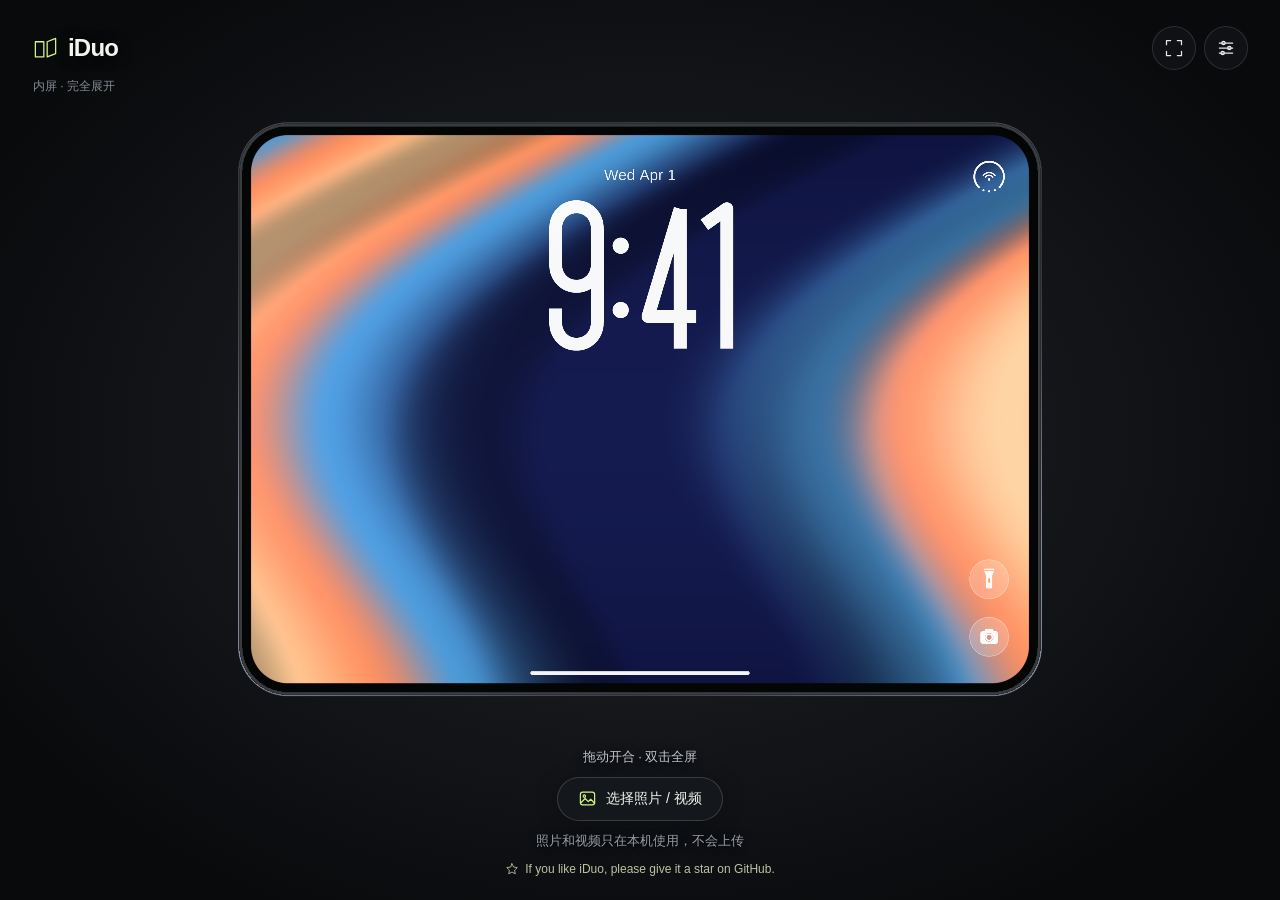
==== duo-fold.html @ 32217524 "Publish iDuo folding phone experience with responsive views" ====
<!doctype html>
<html lang="zh-CN">
<head>
<meta charset="utf-8">
<meta name="viewport" content="width=device-width, initial-scale=1, viewport-fit=cover">
<meta name="theme-color" content="#090a0c">
<meta name="description" content="选择照片或视频，拖动体验折叠手机。媒体只在本机使用，不会上传。">
<title>iDuo</title>
<link rel="icon" href="data:image/svg+xml,%3Csvg xmlns='http://www.w3.org/2000/svg' viewBox='0 0 32 32'%3E%3Cpath d='M5 7h9v20H5zM18 7l9-3v20l-9 3z' fill='none' stroke='%23d4f584' stroke-width='2'/%3E%3C/svg%3E">
<style>@charset "UTF-8";
:root{color-scheme:dark;--bg:#090a0c;--line:#ffffff20;--muted:#a3a7ae;--text:#f3f4f0;--accent:#d4f584;font-family:-apple-system,BlinkMacSystemFont,"Segoe UI","PingFang SC","Microsoft YaHei",sans-serif}
*{box-sizing:border-box}html,body{margin:0;width:100%;height:100%;overflow:hidden;background:var(--bg);color:var(--text)}button,input,select{font:inherit}button{color:inherit;cursor:pointer}button:disabled{opacity:.35;cursor:default}button,input,select,a{-webkit-tap-highlight-color:transparent;outline-offset:4px}:focus-visible{outline:2px solid var(--accent)}svg{width:22px;height:22px;fill:none;stroke:currentColor;stroke-width:1.5;stroke-linecap:round;stroke-linejoin:round}a{color:inherit}
.viewer{--stage-inline:0px;--stage-top:0px;--stage-bottom:0px;position:fixed;inset:0;width:100%;height:100%;height:100dvh;overflow:hidden;background:radial-gradient(ellipse at 50% 48%,#23262c 0,#14161a 45%,var(--bg) 82%);isolation:isolate}
#screen{position:absolute;top:var(--stage-top);left:var(--stage-inline);width:calc(100% - var(--stage-inline)*2);height:calc(100% - var(--stage-top) - var(--stage-bottom));cursor:ew-resize;touch-action:pinch-zoom}
.topbar{position:absolute;z-index:2;top:max(16px,env(safe-area-inset-top));left:max(22px,env(safe-area-inset-left));right:max(22px,env(safe-area-inset-right));display:flex;justify-content:space-between;align-items:center;pointer-events:none}
.wordmark{display:flex;align-items:center;gap:9px;font-size:24px;font-weight:550;letter-spacing:-.8px;text-shadow:0 1px 14px #000}.wordmark svg{color:var(--accent);width:27px;height:27px}.wordmark small{font-size:14px;font-weight:400;letter-spacing:-.3px;color:var(--muted)}
.top-actions{display:flex;gap:8px;pointer-events:auto}.icon-button{width:44px;height:44px;display:inline-flex;align-items:center;justify-content:center;flex-shrink:0;border:1px solid var(--line);border-radius:50%;background:#131519b8;backdrop-filter:blur(18px);font-size:26px;color:#e5e7eb}.icon-button svg{width:20px;height:20px}
.view-label{position:absolute;top:max(68px,calc(env(safe-area-inset-top) + 52px));left:max(23px,env(safe-area-inset-left));font-size:12px;color:#858b95;pointer-events:none}
.stage-bottom{position:absolute;z-index:2;bottom:max(14px,env(safe-area-inset-bottom));left:12px;right:12px;display:flex;align-items:center;flex-direction:column;gap:9px;pointer-events:none}
.gesture-hint{font-size:13px;color:#c0c5cd;margin:0;text-shadow:0 1px 9px #000}.choose-video{pointer-events:auto;display:flex;align-items:center;justify-content:center;gap:9px;min-height:44px;padding:0 19px;border:1px solid #ffffff29;border-radius:30px;background:#16191ddb;backdrop-filter:blur(20px);box-shadow:0 3px 22px #0004;font-size:14px;font-weight:500}.choose-video svg{width:19px;height:19px;color:var(--accent)}
.privacy{font-size:12px;line-height:1.4;color:#999fa9;margin:0;text-shadow:0 1px 9px #000}.rotate-hint{display:none;position:absolute;top:max(82px,calc(env(safe-area-inset-top) + 63px));left:0;right:0;text-align:center;color:#c0c5cf;font-size:13px;pointer-events:none;margin:0}
.status{position:absolute;z-index:6;left:50%;bottom:max(132px,calc(env(safe-area-inset-bottom) + 110px));transform:translateX(-50%);max-width:min(90vw,520px);width:max-content;margin:0;padding:11px 16px;border:1px solid var(--line);border-radius:12px;background:#20242cf2;color:var(--accent);font-size:14px;line-height:1.5;text-align:center;pointer-events:none}.status:empty{display:none}.status.error{color:#ffb6a8}
.drop-cover{display:none;position:absolute;inset:12px;z-index:8;border:1px dashed var(--accent);border-radius:18px;align-items:center;justify-content:center;background:#13180cf0;color:var(--accent);font-size:21px;text-align:center;pointer-events:none}.drag-over .drop-cover{display:flex}.canvas-error{position:absolute;inset:0;align-content:center;text-align:center;padding:35px;background:#111215}.canvas-error[hidden]{display:none}
.controls{position:fixed;left:auto;right:max(14px,env(safe-area-inset-right));top:max(14px,env(safe-area-inset-top));bottom:auto;margin:0;width:330px;max-width:calc(100vw - 28px);max-height:calc(100dvh - 28px);padding:22px;border:1px solid var(--line);border-radius:22px;background:#191b1ff5;color:var(--text);box-shadow:0 24px 100px #0009;overflow:auto;overscroll-behavior:contain;scrollbar-width:thin;backdrop-filter:blur(28px)}.controls::backdrop{background:#0004;backdrop-filter:blur(3px)}
.panel-heading{display:flex;align-items:center;justify-content:space-between;gap:10px;margin-bottom:16px}.panel-heading h1{font-size:18px;letter-spacing:.3px;margin:0;font-weight:550}.panel-heading h2{font-size:15px;margin:0;font-weight:500}.panel-heading .icon-button{background:transparent;border:0;width:36px;height:36px}.panel-heading output{font-size:25px;font-weight:350;font-variant-numeric:tabular-nums}.panel-heading output span{font-size:17px;color:var(--muted)}
.media-card{display:flex;align-items:center;gap:11px;min-width:0}.media-thumb{width:37px;height:42px;flex-shrink:0;border-radius:7px;background:linear-gradient(130deg,#77a9d1,#161b41 45%,#ecb984)}.media-info{min-width:0;flex:1;display:flex;gap:6px;flex-direction:column}.media-info strong{font-size:14px;font-weight:450;overflow:hidden;text-overflow:ellipsis;white-space:nowrap}.media-info span{font-size:12px;color:var(--muted)}.media-card .icon-button{border:0;background:none}
.media-controls{display:flex;gap:12px;margin-top:17px}.small-button{flex:1;border:1px solid var(--line);border-radius:8px;background:#ffffff05;font-size:14px;min-height:42px}.setting-row{display:flex;justify-content:space-between;align-items:center;gap:12px;font-size:14px;margin-top:18px;color:#c7cbd2}select{border:1px solid var(--line);background:#24272e;color:var(--text);border-radius:7px;padding:8px;font-size:14px;min-height:40px}
.divider{height:1px;background:var(--line);margin:22px 0}input[type=range]{--range:100%;display:block;width:100%;height:30px;margin:0;appearance:none;background:transparent;cursor:pointer;touch-action:none}input[type=range]::-webkit-slider-runnable-track{height:3px;background:linear-gradient(to right,var(--accent) var(--range),#35383f var(--range));border-radius:4px}input[type=range]::-webkit-slider-thumb{appearance:none;width:18px;height:18px;border-radius:50%;background:var(--accent);border:4px solid #191c16;margin-top:-7.5px;box-shadow:0 0 0 1px var(--accent)}input[type=range]::-moz-range-track{height:3px;background:#35383f}input[type=range]::-moz-range-progress{height:3px;background:var(--accent)}input[type=range]::-moz-range-thumb{width:14px;height:14px;border-radius:50%;background:var(--accent);border:3px solid #191c16}
.presets{display:grid;grid-template-columns:repeat(3,1fr);gap:7px;margin-top:8px}.presets button{min-height:40px;border:1px solid var(--line);background:transparent;border-radius:8px;color:#bcc2cb;font-size:14px}.presets button.active{color:var(--accent);border-color:#748443;background:#d4f58409}.animate-button{display:flex;align-items:center;justify-content:center;gap:8px;width:100%;min-height:44px;margin-top:14px;border:1px solid #48523c;border-radius:8px;background:#d4f5840a;font-size:14px}
.switch-row{position:relative;display:flex;align-items:center;justify-content:space-between;gap:10px;font-size:14px;cursor:pointer;min-height:32px}.switch-row input{position:absolute;right:0;opacity:0;width:42px;height:26px}.switch-track{width:38px;height:22px;border-radius:20px;background:#454954}.switch-track:after{content:"";display:block;width:16px;height:16px;border-radius:50%;background:#fff;margin:3px;transition:transform .2s}.switch-row input:checked+.switch-track{background:var(--accent)}.switch-row input:checked+.switch-track:after{transform:translateX(16px);background:#253017}.switch-row input:focus-visible+.switch-track{outline:2px solid var(--accent);outline-offset:4px}
.panel-note{font-size:12px;line-height:1.6;color:var(--muted);margin:22px 0 12px}.reference{display:inline-block;font-size:12px;text-decoration:none;color:#949ba6}
.immersive .wordmark,.immersive .view-label,.immersive .gesture-hint,.immersive .rotate-hint,.immersive .privacy{visibility:hidden}.immersive .top-actions{opacity:.65}.immersive .top-actions:hover,.immersive .top-actions:focus-within{opacity:1}
@media(orientation:portrait) and (max-width:1000px){.rotate-hint{display:block}.view-label{display:none}.wordmark small{display:none}.topbar{left:max(14px,env(safe-area-inset-left));right:max(14px,env(safe-area-inset-right))}}
@media(max-height:520px) and (orientation:landscape){.topbar{top:max(8px,env(safe-area-inset-top));left:max(14px,env(safe-area-inset-left));right:max(14px,env(safe-area-inset-right))}.wordmark small,.view-label{display:none}.wordmark{font-size:20px}.wordmark svg{width:23px;height:23px}.stage-bottom{bottom:max(7px,env(safe-area-inset-bottom));gap:3px}.gesture-hint,.privacy{font-size:12px}.choose-video{min-height:40px;padding:0 16px;font-size:13px}.controls{top:max(8px,env(safe-area-inset-top));max-height:calc(100dvh - 16px)}}
@media(max-height:520px) and (orientation:landscape){.stage-bottom{left:max(10px,env(safe-area-inset-left));right:auto;width:84px;gap:12px;bottom:max(15px,env(safe-area-inset-bottom));text-align:center}.gesture-hint,.privacy{line-height:1.65}.choose-video{width:44px;height:44px;padding:0}.choose-video span{position:absolute;width:1px;height:1px;overflow:hidden;clip-path:inset(50%);white-space:nowrap}}
.repo-link{display:flex;align-items:center;justify-content:center;gap:6px;font-size:12px;line-height:1.5;color:#b9c3a3;text-decoration:none;pointer-events:auto}.repo-link:hover{color:var(--accent)}.repo-link svg{width:14px;height:14px;flex-shrink:0}.repo-compact{display:none}.panel-repo{justify-content:flex-start;margin-top:18px}.immersive .stage-bottom>.repo-link{visibility:hidden}
@media(max-height:520px) and (orientation:landscape){.stage-bottom .repo-message{display:none}.stage-bottom .repo-compact{display:inline}.stage-bottom .repo-link{gap:4px}.stage-bottom .repo-link svg{display:none}}
@media(max-width:380px){.repo-message{max-width:280px;text-align:center}}
@media(prefers-reduced-motion:reduce){*,*:before,*:after{transition:none!important}}
/* Mouse/trackpad desktops get a framed stage. Touch devices retain the
   edge-to-edge mobile layout, even when a phone is rotated into landscape. */
@media(hover:hover) and (pointer:fine) and (min-width:760px){
  .viewer{--stage-inline:clamp(28px,5vw,100px);--stage-top:max(88px,12vh);--stage-bottom:max(150px,20vh)}
  .topbar{top:26px;left:32px;right:32px}.wordmark small{display:inline}.view-label{display:block;top:78px;left:33px}.rotate-hint{display:none}
  .stage-bottom{bottom:22px;left:12px;right:12px;width:auto;gap:10px}.gesture-hint,.privacy{font-size:13px;line-height:1.5}
  .choose-video{width:auto;height:auto;min-height:44px;padding:0 20px;font-size:14px}.choose-video span{position:static;width:auto;height:auto;clip-path:none;white-space:normal;overflow:visible}
  .stage-bottom .repo-message{display:inline}.stage-bottom .repo-compact{display:none}.stage-bottom .repo-link svg{display:block}
  .immersive .viewer{--stage-inline:0px;--stage-top:0px;--stage-bottom:0px}
}
</style>
<script>document.addEventListener('DOMContentLoaded', () => {
'use strict';

// Both displays sample a stationary image plane. The housing is a pair of
// rounded, extruded solids; UI is composited before the spatial frost pass.
window.FoldRenderer = class FoldRenderer {
  constructor(gl) {
    this.gl = gl;
    this.lastComposite = '';
    const vertex = `attribute vec2 aPosition; varying vec2 vUV;
      void main(){vUV=aPosition*.5+.5;gl_Position=vec4(aPosition,0.,1.);}`;
    const media = `
      uniform sampler2D uVideo;
      uniform float uUseVideo,uTime,uAspect,uContain;
      vec3 demo(vec2 p){
        float t=uTime*.13;
        float wave=p.x*.76+p.y*.33+.19*sin(p.y*3.7+t);
        float ribbon=sin(wave*7.4-t)*.5+.5;
        vec3 c=mix(vec3(.055,.075,.25),vec3(.29,.60,.84),smoothstep(.08,.64,ribbon));
        c=mix(c,vec3(1.,.49,.30),smoothstep(.59,.9,ribbon));
        c=mix(c,vec3(1.,.82,.60),pow(ribbon,10.)*.95);
        c*=.69+.31*smoothstep(0.,.5,.5+.5*sin(wave*19.+p.y*1.4-t));
        return c+vec3(.025,.03,.06)*sin(p.y*3.);
      }
      vec3 wallpaper(vec2 uv,float displayAspect){
        if(uUseVideo<.5)return demo(uv);
        vec2 p=uv-.5;float ratio=displayAspect/uAspect;
        if(uContain>.5){if(ratio>1.)p.x*=ratio;else p.y/=ratio;}
        else{if(ratio>1.)p.y/=ratio;else p.x*=ratio;}
        vec3 color=texture2D(uVideo,clamp(p+.5,0.,1.)).rgb;
        if(uContain>.5&&(abs(p.x)>.5||abs(p.y)>.5))color=vec3(.006);
        return color;
      }`;
    const scene = `precision highp float;
      ${media}
      uniform vec2 uResolution;
      uniform float uScale,uAngle,uEffect;
      uniform sampler2D uInner,uOuter,uHUDInner,uHUDOuter;
      const float W=250.;
      const float H=357.142857;
      const float T=8.;
      const float B=8.;
      const float R=31.;
      const float CAMERA=1600.;
      float box(vec2 p,vec2 b,float r){vec2 d=abs(p)-b+r;return min(max(d.x,d.y),0.)+length(max(d,0.))-r;}
      float shape(vec2 p,float inset,bool continuous){
        float radius=p.x>W*.5?R:1.2;
        float d=box(p-vec2(W*.5,0.),vec2(W*.5-inset,H*.5-inset),max(.1,radius-inset));
        // A continuous display has no vertical mask or bezel along its hinge.
        if(continuous&&p.x<W*.5)d=abs(p.y)-(H*.5-inset);
        return d;
      }
      vec3 clearContent(vec2 uv,bool outer){
        vec3 color=wallpaper(uv,outer?(W-2.*B)/(H-2.*B):(2.*W-2.*B)/(H-2.*B));
        vec4 hud;
        if(outer)hud=texture2D(uHUDOuter,uv);else hud=texture2D(uHUDInner,uv);
        return mix(color,hud.rgb,hud.a);
      }
      vec3 content(vec2 uv,bool outer,float blur){
        // Endpoints sample the original video and high-resolution vector HUD.
        // They never pass through the lower-resolution frosted image pyramid.
        if(blur<.00001)return clearContent(uv,outer);
        float naturalLod=log2(max(1.,1024./((H-2.*B)*uScale)));
        float lod=log2(max(1.,blur*1024.))-naturalLod;
        vec2 delta=vec2(blur*(outer?1.46:.70),blur)*.36;
        if(outer){
          vec3 c=texture2D(uOuter,uv,lod).rgb*.4;
          c+=(texture2D(uOuter,uv+vec2(delta.x,0.),lod).rgb+texture2D(uOuter,uv-vec2(delta.x,0.),lod).rgb)*.15;
          c+=(texture2D(uOuter,uv+vec2(0.,delta.y),lod).rgb+texture2D(uOuter,uv-vec2(0.,delta.y),lod).rgb)*.15;
          if(blur<.0015)c=mix(clearContent(uv,true),c,smoothstep(0.,.0015,blur));
          return c;
        }
        vec3 c=texture2D(uInner,uv,lod).rgb*.4;
        c+=(texture2D(uInner,uv+vec2(delta.x,0.),lod).rgb+texture2D(uInner,uv-vec2(delta.x,0.),lod).rgb)*.15;
        c+=(texture2D(uInner,uv+vec2(0.,delta.y),lod).rgb+texture2D(uInner,uv-vec2(0.,delta.y),lod).rgb)*.15;
        if(blur<.0015)c=mix(clearContent(uv,false),c,smoothstep(0.,.0015,blur));
        return c;
      }
      vec3 face(vec2 p,vec3 world,bool moving,bool outer,float sn){
        bool continuous=!outer;
        float edge=shape(p,0.,continuous);
        float rimLight=.43+.20*cos(p.y/H*5.+p.x/W*1.5);
        vec3 metal=vec3(.87,.92,1.)*rimLight;
        // Thin polished lip and graphite glass border, measured from the video.
        vec3 color=metal;
        if(edge< -.85)color=vec3(.10,.115,.13)+vec3(.13)*exp(-pow((edge+1.8)*1.1,2.));
        if(edge< -2.8)color=vec3(.015,.018,.021);
        float se=shape(p,B,continuous);
        float aa=.7/uScale;
        if(se<aa){
          vec2 projectedPoint=world.xy*CAMERA/(CAMERA-world.z);
          vec2 halfSize=outer?vec2(W*.5-B,H*.5-B):vec2(W-B,H*.5-B);
          vec2 origin=outer?vec2(W*.5,0.):vec2(0.);
          vec2 localImage=outer?vec2(p.x-W*.5,p.y):vec2(moving?-p.x:p.x,p.y);
          float opening=abs(sn);
          // The back surface has physical depth; suppress its tiny perspective
          // offset at closure so the settled cover fills the display exactly.
          float projection=uEffect*(outer?smoothstep(0.,.035,opening):1.);
          vec2 imagePoint=mix(localImage,projectedPoint-origin,projection);
          vec2 uv=imagePoint/(2.*halfSize)*vec2(1.,-1.)+.5;
          float angleBlur=pow(opening,.8)*smoothstep(0.,.04,opening);
          // Linear in distance from the hinge, in display space (not UV space).
          float blur=moving?uEffect*.045*angleBlur*clamp(p.x/W,0.,1.):0.;
          vec3 picture=content(clamp(uv,0.,1.),outer,blur);
          // Anchor the lateral mask to the glass. A stationary x cutoff pulls
          // away from the hinge as the thick cover rotates, creating a gap.
          vec2 maskPoint=vec2(localImage.x,imagePoint.y);
          float imageRadius=outer?(maskPoint.x<0.?1.:R-B):R-B;
          float projectionEdge=box(maskPoint,halfSize,imageRadius);
          // Frost diffuses picture light into the projected dark margin. Its
          // mask has the same spatial blur footprint as the image, rather than
          // cutting the already-blurred image off with a sharp black polygon.
          float diffusion=max(.65,blur*(H-2.*B)*2.6);
          float projectionMask=1.-smoothstep(-diffusion,diffusion,projectionEdge);
          picture*=projectionMask;
          float glass=blur/.045;
          picture=mix(picture,picture*.89+vec3(.055,.06,.065)*projectionMask,glass*.40);
          // Smooth, restrained edge shading remains inside the projected image.
          float sideShade=moving?.18*uEffect*angleBlur*pow(p.x/W,2.):0.;
          picture*=1.-sideShade;
          color=mix(color,picture,1.-smoothstep(-aa,aa,se));
          if(outer){
            // This is physical hardware, so the camera never enters the blur pass.
            vec2 lens=p-vec2(W-31.,H*.5-31.);
            float d=length(lens);
            vec3 lensColor=vec3(.008,.010,.014);
            lensColor+=vec3(.025,.033,.055)*exp(-pow((d-3.7)*.8,2.));
            lensColor+=vec3(.065,.078,.115)*exp(-dot(lens-vec2(-1.7,2.0),lens-vec2(-1.7,2.0))*.6);
            color=mix(color,lensColor,1.-smoothstep(8.5,9.1,d));
          }
        }
        return color;
      }
      vec3 side(vec3 p,vec3 n,bool moving){
        float depth=clamp(-p.z/T,0.,1.);
        float band=.14+.32*pow(.5+.5*cos(depth*6.283-1.2),3.);
        band+=.32*exp(-pow((depth-.10)*25.,2.));
        band+=.22*exp(-pow((depth-.90)*24.,2.));
        float reflect=.55+.45*abs(n.x*.8+n.y*.3);
        vec3 color=vec3(.86,.91,.96)*band*reflect;
        float antenna=1.-smoothstep(1.25,1.8,abs(abs(p.y)-H*.39));
        if(p.x>W-5.)color=mix(color,vec3(.39,.42,.44),antenna*.85);
        // A side-key inset on the stationary body's outside rail.
        if(!moving&&p.x>W-.2&&p.y>38.&&p.y<77.&&depth>.22&&depth<.78)color*=.48;
        return color;
      }
      void candidate(float t,vec3 n,vec3 o,vec3 d,inout float nearest,inout vec3 hitNormal){
        if(t<=.0001||t>=nearest)return;
        vec3 p=o+d*t;
        if(p.z< -T-.001||p.z>.001)return;
        if(p.x<-.001||p.x>W+.001||abs(p.y)>H*.5+.001)return;
        // Plane portions exclude rounded corners, which the cylinders handle.
        float rr=p.x>W*.5?R:1.2;
        if(abs(n.x)>.5&&abs(p.y)>H*.5-rr)return;
        if(abs(n.y)>.5&&(p.x<1.2||p.x>W-R))return;
        nearest=t;hitNormal=n;
      }
      vec4 trace(vec3 eye,vec3 ray,vec3 axis,vec3 normal,vec3 hinge,bool moving,float sn,out float distance){
        vec3 delta=eye-hinge;
        vec3 o=vec3(dot(delta,axis),delta.y,dot(delta,normal));
        vec3 d=vec3(dot(ray,axis),ray.y,dot(ray,normal));
        float nearest=10000.;vec3 hitNormal=vec3(0.);
        bool outer=moving&&d.z>0.;
        float coverage=1.;
        if(abs(d.z)>.00001){
          float z=d.z<0.?0.:-T;
          float t=(z-o.z)/d.z;
          vec3 p=o+d*t;
          float edge=shape(p.xy,0.,!outer);
          if(t>.0001&&p.x>=0.&&p.x<=W+.7/uScale&&edge<.7/uScale){
            nearest=t;hitNormal=vec3(0.,0.,d.z<0.?1.:-1.);
            coverage=1.-smoothstep(-.7/uScale,.7/uScale,edge);
          }
        }
        float faceDistance=nearest;
        if(abs(d.x)>.00001){
          candidate(-o.x/d.x,vec3(-1.,0.,0.),o,d,nearest,hitNormal);
          candidate((W-o.x)/d.x,vec3(1.,0.,0.),o,d,nearest,hitNormal);
        }
        if(abs(d.y)>.00001){
          candidate((H*.5-o.y)/d.y,vec3(0.,1.,0.),o,d,nearest,hitNormal);
          candidate((-H*.5-o.y)/d.y,vec3(0.,-1.,0.),o,d,nearest,hitNormal);
        }
        // Four extruded quarter-circles close the rail around its rounded corners.
        float qa=dot(d.xy,d.xy);
        for(int ix=0;ix<2;ix++)for(int iy=0;iy<2;iy++){
          float sx=ix==0?-1.:1.,sy=iy==0?-1.:1.;
          float r=ix==0?1.2:R;
          vec2 center=vec2(ix==0?r:W-r,sy*(H*.5-r));
          vec2 off=o.xy-center;
          float qb=dot(off,d.xy),qc=dot(off,off)-r*r;
          float discriminant=qb*qb-qa*qc;
          if(qa>.00001&&discriminant>=0.){
            float t=(-qb-sqrt(discriminant))/qa;
            vec3 p=o+d*t;
            vec2 q=p.xy-center;
            if(t>.0001&&t<nearest&&p.z>=-T&&p.z<=0.&&q.x*sx>=0.&&q.y*sy>=0.){
              nearest=t;hitNormal=vec3(q/r,0.);
            }
          }
        }
        distance=nearest;
        if(nearest>9999.)return vec4(0.);
        vec3 p=o+d*nearest;
        if(abs(hitNormal.z)>.5){
          return vec4(face(p.xy,eye+ray*nearest,moving,outer,sn),coverage);
        }
        return vec4(side(p,hitNormal,moving),1.);
      }
      void main(){
        float q=(180.-uAngle)*.01745329252;
        float c=cos(q),sn=sin(q);
        float center=W*.5*(1.-max(c,0.));
        vec2 pixel=(gl_FragCoord.xy-uResolution*.5)/uScale;pixel.y-=3.;
        vec3 eye=vec3(0.,0.,CAMERA),ray=vec3(pixel.x+center,pixel.y,-CAMERA);
        float fixedDistance,movingDistance;
        vec4 base=trace(eye,ray,vec3(1.,0.,0.),vec3(0.,0.,1.),vec3(0.),false,sn,fixedDistance);
        vec4 cover=trace(eye,ray,vec3(-c,0.,sn),vec3(sn,0.,c),vec3(0.,0.,.45*(1.-c)),true,sn,movingDistance);
        vec4 front=movingDistance<fixedDistance?cover:base;
        vec4 back=movingDistance<fixedDistance?base:cover;
        float alpha=front.a+back.a*(1.-front.a);
        vec3 color=(front.rgb*front.a+back.rgb*back.a*(1.-front.a))/max(alpha,.0001);
        gl_FragColor=vec4(color,alpha);
      }`;
    const compose = `precision highp float; varying vec2 vUV;
      ${media}
      uniform sampler2D uHUD;
      uniform float uDisplayAspect;
      void main(){
        vec3 color=wallpaper(vUV,uDisplayAspect);
        vec4 hud=texture2D(uHUD,vUV);
        gl_FragColor=vec4(mix(color,hud.rgb,hud.a),1.);
      }`;
    this.main = this.program(vertex,scene,['Resolution','Scale','Angle','Effect','Inner','Outer','Video','HUDInner','HUDOuter','UseVideo','Time','Aspect','Contain']);
    this.compose = this.program(vertex,compose,['Video','HUD','UseVideo','Time','Aspect','DisplayAspect','Contain']);
    this.buffer=gl.createBuffer();gl.bindBuffer(gl.ARRAY_BUFFER,this.buffer);
    gl.bufferData(gl.ARRAY_BUFFER,new Float32Array([-1,-1,1,-1,-1,1,-1,1,1,-1,1,1]),gl.STATIC_DRAW);
    this.video=this.makeTexture(0,1,1,false);
    this.inner=this.makeTexture(1,1024,1024,true);
    this.outer=this.makeTexture(2,512,1024,true);
    this.hudInner=this.makeTexture(3,2048,1450,false,this.hud(false));
    this.hudOuter=this.makeTexture(4,1024,1450,false,this.hud(true));
    this.framebuffer=gl.createFramebuffer();
  }
  program(vertex,fragment,names){
    const gl=this.gl,p=gl.createProgram();
    for(const [type,source] of [[gl.VERTEX_SHADER,vertex],[gl.FRAGMENT_SHADER,fragment]]){
      const shader=gl.createShader(type);gl.shaderSource(shader,source);gl.compileShader(shader);
      if(!gl.getShaderParameter(shader,gl.COMPILE_STATUS))throw Error(gl.getShaderInfoLog(shader));
      gl.attachShader(p,shader);gl.deleteShader(shader);
    }
    gl.bindAttribLocation(p,0,'aPosition');gl.linkProgram(p);
    if(!gl.getProgramParameter(p,gl.LINK_STATUS))throw Error(gl.getProgramInfoLog(p));
    return {program:p,uniforms:Object.fromEntries(names.map(n=>[n,gl.getUniformLocation(p,'u'+n)]))};
  }
  makeTexture(unit,w,h,mip,source){
    const gl=this.gl,texture=gl.createTexture();gl.activeTexture(gl.TEXTURE0+unit);gl.bindTexture(gl.TEXTURE_2D,texture);
    gl.texParameteri(gl.TEXTURE_2D,gl.TEXTURE_WRAP_S,gl.CLAMP_TO_EDGE);gl.texParameteri(gl.TEXTURE_2D,gl.TEXTURE_WRAP_T,gl.CLAMP_TO_EDGE);
    gl.texParameteri(gl.TEXTURE_2D,gl.TEXTURE_MAG_FILTER,gl.LINEAR);gl.texParameteri(gl.TEXTURE_2D,gl.TEXTURE_MIN_FILTER,mip?gl.LINEAR_MIPMAP_LINEAR:gl.LINEAR);
    if(source)gl.texImage2D(gl.TEXTURE_2D,0,gl.RGBA,gl.RGBA,gl.UNSIGNED_BYTE,source);
    else gl.texImage2D(gl.TEXTURE_2D,0,gl.RGBA,w,h,0,gl.RGBA,gl.UNSIGNED_BYTE,null);
    if(mip)gl.generateMipmap(gl.TEXTURE_2D);
    return {texture,unit,w,h};
  }
  hud(outer){
    const c=document.createElement('canvas');c.width=outer?1024:2048;c.height=1450;
    const ctx=c.getContext('2d'),h=341.142857,w=outer?234:484;
    ctx.scale(c.width/w,c.height/h);ctx.strokeStyle='#fff';ctx.fillStyle='#fff';ctx.lineCap='round';ctx.lineJoin='round';
    const textX=outer?w*.44:w*.5;
    ctx.textAlign='center';ctx.font='500 9.5px -apple-system, BlinkMacSystemFont, "Segoe UI", Arial, sans-serif';
    ctx.globalAlpha=.90;ctx.fillText('Wed Apr 1',textX,h*.083);
    // Dedicated condensed clock outlines: consistent on Windows and iOS,
    // without squeezing a platform UI font or rescaling rasterized letters.
    ctx.save();ctx.translate(textX-57,h*.12);ctx.globalAlpha=.97;
    ctx.lineWidth=8.1;ctx.lineCap='butt';ctx.lineJoin='round';
    ctx.stroke(new Path2D('M 4.5 67 L 4.5 75 C 4.5 94 30.5 94 30.5 75 L 30.5 18 C 30.5 -1 4.5 -1 4.5 18 L 4.5 39 C 4.5 58 30.5 58 30.5 39'));
    ctx.stroke(new Path2D('M 82 5 L 62 72 L 92 72 M 82 5 L 82 92 M 97 15 L 111 5 L 111 92'));
    for(const y of [28,68]){ctx.beginPath();ctx.arc(45,y,5.1,0,Math.PI*2);ctx.fill();}
    ctx.restore();
    const x=w-h*.073;
    {
      const y=h*(outer?.162:.076),r=h*.027;
      ctx.globalAlpha=.96;ctx.lineWidth=1.25;ctx.beginPath();ctx.arc(x,y,r,Math.PI*.78,Math.PI*2.22);ctx.stroke();
      for(let i=0;i<5;i++){const a=Math.PI*.25+i*Math.PI*.125;ctx.beginPath();ctx.arc(x+Math.cos(a)*r,y+Math.sin(a)*r,.70,0,Math.PI*2);ctx.fill();}
      for(const radius of [4.5,2.8]){ctx.lineWidth=.9;ctx.beginPath();ctx.arc(x,y+2,radius,Math.PI*1.20,Math.PI*1.80);ctx.stroke();}
      ctx.beginPath();ctx.arc(x,y+1.8,.8,0,Math.PI*2);ctx.fill();
    }
    const roundRect=(x,y,w,h,r)=>{ctx.beginPath();ctx.roundRect(x,y,w,h,r);};
    for(const [kind,y] of [['flash',h*.81],['camera',h*.915]]){
      const r=h*.0355;ctx.globalAlpha=.19;ctx.beginPath();ctx.arc(x,y,r,0,Math.PI*2);ctx.fill();
      ctx.globalAlpha=.36;ctx.lineWidth=.55;ctx.stroke();ctx.globalAlpha=.97;
      if(kind==='flash'){
        roundRect(x-2.0,y-2.8,4,8.5,1);ctx.fill();
        ctx.beginPath();ctx.moveTo(x-3.1,y-5);ctx.lineTo(x+3.1,y-5);ctx.lineTo(x+2,y-2.5);ctx.lineTo(x-2,y-2.5);ctx.closePath();ctx.fill();
        roundRect(x-3.2,y-6.6,6.4,1,0.4);ctx.fill();
        ctx.globalCompositeOperation='destination-out';roundRect(x-.55,y-.6,1.1,2.8,.5);ctx.fill();ctx.globalCompositeOperation='source-over';
      }else{
        roundRect(x-5.5,y-3.6,11,8,1.6);ctx.fill();roundRect(x-2.8,y-5.0,5.5,2,1);ctx.fill();
        ctx.globalCompositeOperation='destination-out';ctx.beginPath();ctx.arc(x,y+.3,2.7,0,Math.PI*2);ctx.fill();ctx.globalCompositeOperation='source-over';
        ctx.lineWidth=1;ctx.beginPath();ctx.arc(x,y+.3,2,0,Math.PI*2);ctx.stroke();
        ctx.beginPath();ctx.arc(x+3.6,y-1.9,.55,0,Math.PI*2);ctx.fill();
      }
    }
    ctx.globalAlpha=.95;const bar=outer?h*.25:h*.40;
    roundRect(w*.5-bar*.5,h*.981-1.1,bar,2.2,1.1);ctx.fill();
    return c;
  }
  use(p){const gl=this.gl;gl.useProgram(p.program);gl.bindBuffer(gl.ARRAY_BUFFER,this.buffer);gl.enableVertexAttribArray(0);gl.vertexAttribPointer(0,2,gl.FLOAT,false,0,0);}
  render(s){
    const gl=this.gl;
    if(s.ready&&s.textureDirty){gl.activeTexture(gl.TEXTURE0);gl.bindTexture(gl.TEXTURE_2D,this.video.texture);gl.texImage2D(gl.TEXTURE_2D,0,gl.RGBA,gl.RGBA,gl.UNSIGNED_BYTE,s.media);}
    const key=`${s.ready}/${s.fit}/${s.mediaWidth}/${s.mediaHeight}/${s.ready?0:s.demoTime}`;
    if(s.textureDirty||key!==this.lastComposite){
      this.use(this.compose);const u=this.compose.uniforms;
      gl.uniform1i(u.Video,0);gl.uniform1f(u.UseVideo,s.ready?1:0);gl.uniform1f(u.Time,s.demoTime);
      gl.uniform1f(u.Aspect,s.ready?s.mediaWidth/s.mediaHeight:1.4);gl.uniform1f(u.Contain,s.fit==='contain'?1:0);
      gl.bindFramebuffer(gl.FRAMEBUFFER,this.framebuffer);
      for(const [target,hud,aspect] of [[this.inner,this.hudInner,484/341.142857],[this.outer,this.hudOuter,234/341.142857]]){
        gl.framebufferTexture2D(gl.FRAMEBUFFER,gl.COLOR_ATTACHMENT0,gl.TEXTURE_2D,target.texture,0);
        if(gl.checkFramebufferStatus(gl.FRAMEBUFFER)!==gl.FRAMEBUFFER_COMPLETE)throw Error('Display buffer unavailable');
        gl.viewport(0,0,target.w,target.h);gl.uniform1i(u.HUD,hud.unit);gl.uniform1f(u.DisplayAspect,aspect);gl.drawArrays(gl.TRIANGLES,0,6);
        gl.activeTexture(gl.TEXTURE0+target.unit);gl.bindTexture(gl.TEXTURE_2D,target.texture);gl.generateMipmap(gl.TEXTURE_2D);
      }
      gl.bindFramebuffer(gl.FRAMEBUFFER,null);this.lastComposite=key;
    }
    this.use(this.main);const u=this.main.uniforms;gl.viewport(0,0,s.width,s.height);
    gl.uniform2f(u.Resolution,s.width,s.height);gl.uniform1f(u.Scale,s.scale);gl.uniform1f(u.Angle,s.angle);gl.uniform1f(u.Effect,s.effect?1:0);
    gl.uniform1i(u.Inner,1);gl.uniform1i(u.Outer,2);gl.uniform1i(u.Video,0);
    gl.uniform1i(u.HUDInner,3);gl.uniform1i(u.HUDOuter,4);
    gl.uniform1f(u.UseVideo,s.ready?1:0);gl.uniform1f(u.Time,s.demoTime);
    gl.uniform1f(u.Aspect,s.ready?s.mediaWidth/s.mediaHeight:1.4);
    gl.uniform1f(u.Contain,s.fit==='contain'?1:0);gl.drawArrays(gl.TRIANGLES,0,6);
  }
};

'use strict';

(() => {
  const $ = (id) => document.getElementById(id);
  const canvas = $('screen');
  const gl = canvas.getContext('webgl', { alpha: true, antialias: false, premultipliedAlpha: false, powerPreference: 'low-power' });
  const video = document.createElement('video');
  video.muted = true;
  video.loop = true;
  video.playsInline = true;
  video.preload = 'auto';
  video.setAttribute('playsinline', '');
  video.setAttribute('webkit-playsinline', '');
  const reducedMotion = window.matchMedia('(prefers-reduced-motion: reduce)').matches;
  const state = { angle: 180, effect: true, playing: !reducedMotion, fit: 'cover', source: 'demo', animation: null, demoTime: 0, lastTime: 0, objectURL: null, mediaGeneration: 0, frame: 0, dirty: true, textureDirty: true, videoFramePending: false, width: 0, height: 0 };
  let renderer, pointer = null, destroyed = false, photo = null, lastTap = null;
  let fallbackFullscreen = false, fullscreenBusy = false;
  const settings = $('settings');
  const clamp = (x, min, max) => Math.max(min, Math.min(max, x));
  function status(text = '', isError = false) {
    $('status').textContent = text;
    $('status').classList.toggle('error', isError);
  }
  function initializeRenderer() { renderer = new window.FoldRenderer(gl); state.textureDirty = true; }
  function render() {
    if (!gl || destroyed) return;
    const bounds = canvas.getBoundingClientRect();
    if (!bounds.width || !bounds.height) return;
    // Keep native detail on Retina displays without an unbounded drawing buffer.
    const dpr = Math.min(window.devicePixelRatio || 1, 3, Math.sqrt(4000000/(bounds.width*bounds.height)));
    const width = Math.round(bounds.width*dpr), height = Math.round(bounds.height*dpr);
    if (canvas.width !== width || canvas.height !== height) { canvas.width=width; canvas.height=height; }
    state.width=width; state.height=height;
    const isVideo=state.source==='video';
    const ready=(isVideo&&video.readyState>=2)||(state.source==='image'&&!!photo);
    const media=isVideo?video:photo;
    const mediaWidth=ready?(isVideo?video.videoWidth:(media.naturalWidth||media.width)):0;
    const mediaHeight=ready?(isVideo?video.videoHeight:(media.naturalHeight||media.height)):0;
    const textureDirty=state.textureDirty || (isVideo && ready && !('requestVideoFrameCallback' in video) && !video.paused);
    // Fit the actual projected silhouette, including its depth. This gives
    // portrait and landscape devices the largest view without clipping corners.
    const q=(180-state.angle)*Math.PI/180,c=Math.cos(q),sn=Math.sin(q);
    const center=125*(1-Math.max(c,0));
    let extentX=0,extentY=0;
    for(const moving of [false,true])for(const x of [0,250])for(const z of [0,-8]){
      const wx=moving?-c*x+sn*z:x;
      const wz=moving?sn*x+c*z+.45*(1-c):z;
      const perspective=1600/(1600-wz);
      extentX=Math.max(extentX,Math.abs(wx*perspective-center));
      extentY=Math.max(extentY,178.572*perspective);
    }
    const scale=Math.max(.05,Math.min((bounds.width-24)/(2*extentX),(bounds.height-28)/(2*extentY+6)))*dpr;
    renderer.render({ width,height,scale,
      angle:state.angle,effect:state.effect,demoTime:state.demoTime,fit:state.fit,media,mediaWidth,mediaHeight,ready,textureDirty });
    state.textureDirty=false; state.dirty=false;
  }
  function requestFrame() {
    if(!state.frame && !destroyed && !document.hidden) state.frame=requestAnimationFrame(tick);
  }
  function tick(now) {
    state.frame=0;
    const dt=Math.min((now-(state.lastTime || now))/1000,0.05);
    state.lastTime=now;
    if(state.playing && state.source==='demo') state.demoTime+=dt;
    if(state.animation) {
      const a=state.animation;
      a.elapsed+=dt*Number($('speed').value);
      if(a.kind==='preset') {
        const p=clamp(a.elapsed/0.75,0,1), e=p*p*(3-2*p);
        setAngle(a.from+(a.to-a.from)*e,false);
        if(p===1) stopAnimation();
      } else {
        // Open -> fold -> brief hold -> unfold -> settle. Reversible at any frame.
        const t=a.elapsed;
        let angle;
        if(t<0.55) angle=180;
        else if(t<2.9) {const p=(t-0.55)/2.35;angle=180*(1-p*p*(3-2*p));}
        else if(t<3.55) angle=0;
        else if(t<6.25) {const p=(t-3.55)/2.7;angle=180*p*p*(3-2*p);}
        else {angle=180; stopAnimation();}
        setAngle(angle,false);
      }
    }
    if(state.dirty || state.playing || state.animation) render();
    if(state.animation || (state.playing && state.source==='demo') || (state.source==='video' && !video.paused && !('requestVideoFrameCallback' in video))) requestFrame();
  }
  function invalidate(){state.dirty=true;requestFrame();}
  function setAngle(angle, cancel = true) {
    if(cancel) stopAnimation();
    state.angle=clamp(angle,0,180);
    $('angle').value=String(state.angle);
    $('angle').style.setProperty('--range',`${state.angle/1.8}%`);
    $('angleValue').innerHTML=`${Math.round(state.angle)}<span>°</span>`;
    $('angle').setAttribute('aria-valuetext',`${Math.round(state.angle)} 度`);
    $('viewLabel').textContent=state.angle>179?'内屏 · 完全展开':state.angle<1?'外屏 · 完全闭合':state.angle>90?'内屏 · 折叠中':'外屏 · 折叠中';
    document.querySelectorAll('[data-angle]').forEach(b=>b.classList.toggle('active',Math.abs(Number(b.dataset.angle)-state.angle)<0.5));
    invalidate();
  }
  function stopAnimation(){state.animation=null; $('animateText').textContent='播放开合动画'; $('animateFold').setAttribute('aria-pressed','false');}
  function animatePreset(to) {
    stopAnimation();
    if(reducedMotion){setAngle(to);return;}
    state.animation={kind:'preset',from:state.angle,to,elapsed:0};state.lastTime=0;requestFrame();
  }
  function playFold() {
    if(state.animation?.kind==='cycle'){stopAnimation();return;}
    setAngle(180);
    state.animation={kind:'cycle',elapsed:0};state.lastTime=0;
    $('animateText').textContent='停止动画'; $('animateFold').setAttribute('aria-pressed','true'); requestFrame();
  }
  function updatePlayback(){
    $('playVideo').innerHTML=state.playing?'Ⅱ <span>暂停</span>':'▷ <span>播放</span>';
    $('playVideo').setAttribute('aria-label',state.playing?'暂停画面':'播放画面');
    $('playVideo').disabled=state.source==='image'||state.source==='loading';
    if(state.source==='image'){$('playVideo').textContent='静态照片';$('playVideo').setAttribute('aria-label','静态照片');}
    $('muteVideo').disabled=state.source!=='video';
    $('muteVideo').innerHTML=video.muted?'♪ <span>已静音</span>':'♪ <span>有声音</span>';
    $('muteVideo').setAttribute('aria-label',video.muted?'开启视频声音':'关闭视频声音');
  }
  function resetMedia(){
    state.mediaGeneration++;video.onloadeddata=null;video.onerror=null;video.pause();video.removeAttribute('src');video.load();photo=null;
    if(state.objectURL) URL.revokeObjectURL(state.objectURL);
    state.objectURL=null;state.source='demo';state.playing=!reducedMotion;video.muted=true;
    $('mediaName').textContent='流光 · 内置演示';$('mediaInfo').textContent='动态色彩 / 循环播放';
    $('mediaThumb').style.backgroundImage='';status();updatePlayback();invalidate();
  }
  function loadMedia(file){
    if(!file) return;
    const isImage=file.type.startsWith('image/')||/\.(jpe?g|png|webp|avif|gif|heic|heif|bmp)$/i.test(file.name);
    if(!isImage&&!file.type.startsWith('video/')&&!/\.(mp4|mov|m4v|webm|ogv)$/i.test(file.name)){status('请选择照片或视频，例如 JPG、PNG、MP4 或 MOV。',true);return;}
    state.mediaGeneration++;const generation=state.mediaGeneration;
    video.onloadeddata=null;video.onerror=null;video.pause();video.removeAttribute('src');video.load();photo=null;
    const oldURL=state.objectURL;
    state.objectURL=URL.createObjectURL(file);state.source='loading';state.playing=false;video.muted=true;
    $('mediaName').textContent=file.name; $('mediaName').title=file.name;
    $('mediaInfo').textContent='正在读取…';status('正在本机读取，不会上传…');
    if(oldURL)URL.revokeObjectURL(oldURL);
    if(isImage){
      const image=new Image();image.decoding='async';
      image.onload=()=>{
        if(generation!==state.mediaGeneration)return;
        const limit=Math.min(gl?gl.getParameter(gl.MAX_TEXTURE_SIZE):4096,8192);
        const ratio=Math.min(1,limit/Math.max(image.naturalWidth,image.naturalHeight));
        photo=image;
        if(ratio<1){const resized=document.createElement('canvas');resized.width=Math.round(image.naturalWidth*ratio);resized.height=Math.round(image.naturalHeight*ratio);resized.getContext('2d').drawImage(image,0,0,resized.width,resized.height);photo=resized;}
        state.source='image';state.playing=false;state.textureDirty=true;
        $('mediaInfo').textContent=`${image.naturalWidth} × ${image.naturalHeight} / 照片`;
        status();updatePlayback();invalidate();
      };
      image.onerror=()=>{
        if(generation!==state.mediaGeneration)return;
        resetMedia();status('浏览器无法读取这张照片，请尝试 JPG、PNG 或 WebP。',true);
      };
      image.src=state.objectURL;updatePlayback();invalidate();return;
    }
    video.onloadeddata=async()=>{
      if(generation!==state.mediaGeneration) return;
      state.source='video';state.textureDirty=true;
      const seconds=Number.isFinite(video.duration)?Math.round(video.duration):0;
      $('mediaInfo').textContent=`${video.videoWidth} × ${video.videoHeight} / ${Math.floor(seconds/60)}:${String(seconds%60).padStart(2,'0')}`;
      status();
      try {await video.play();if(generation!==state.mediaGeneration)return;state.playing=true;}
      catch {if(generation!==state.mediaGeneration)return;state.playing=false;status('视频已就绪，点击播放开始。');}
      updatePlayback();invalidate();
    };
    video.onerror=()=>{
      if(generation!==state.mediaGeneration) return;
      state.source='demo';state.playing=!reducedMotion;
      $('mediaName').textContent='流光 · 内置演示';$('mediaInfo').textContent='所选视频无法解码';
      status('浏览器无法播放此视频。请尝试 H.264 编码的 MP4，或在 Safari 中打开 HEVC 视频。',true);
      if(state.objectURL){URL.revokeObjectURL(state.objectURL);state.objectURL=null;}
      updatePlayback();invalidate();
    };
    video.src=state.objectURL; video.load();
    updatePlayback();invalidate();
  }
  function watchVideoFrames(){
    if(!('requestVideoFrameCallback' in video)||state.videoFramePending||destroyed)return;
    state.videoFramePending=true;
    video.requestVideoFrameCallback(()=>{state.videoFramePending=false;state.textureDirty=true;invalidate();if(!destroyed)watchVideoFrames();});
  }

  $('chooseVideo').addEventListener('click',()=>$('fileInput').click());
  $('fileInput').addEventListener('change',e=>{loadMedia(e.target.files?.[0]);e.target.value='';});
  $('resetMedia').addEventListener('click',resetMedia);
  $('playVideo').addEventListener('click',async()=>{
    if(state.source==='loading'||state.source==='image')return;
    if(state.source==='video'){
      if(video.paused){try{await video.play();state.playing=true;status();}catch{status('视频未能播放，请重新选择其他视频。',true);}}
      else{video.pause();state.playing=false;}
    }else state.playing=!state.playing;
    state.lastTime=0;updatePlayback();invalidate();
  });
  $('muteVideo').addEventListener('click',()=>{video.muted=!video.muted;updatePlayback();});
  $('fitMode').addEventListener('change',e=>{state.fit=e.target.value;invalidate();});
  $('angle').addEventListener('input',e=>setAngle(Number(e.target.value)));
  document.querySelectorAll('[data-angle]').forEach(b=>b.addEventListener('click',()=>animatePreset(Number(b.dataset.angle))));
  $('animateFold').addEventListener('click',playFold);
  $('glassEffect').addEventListener('change',e=>{state.effect=e.target.checked;invalidate();});
  // Recognize a double tap on pointer-up, inside the user activation window.
  // A drag, long press or second finger cancels tap recognition.
  canvas.addEventListener('pointerdown',e=>{
    if(!e.isPrimary){pointer=null;lastTap=null;return;}
    if(e.button!==0)return;
    stopAnimation();pointer={id:e.pointerId,x:e.clientX,y:e.clientY,time:performance.now(),angle:state.angle,moved:false};canvas.setPointerCapture(e.pointerId);
  });
  canvas.addEventListener('pointermove',e=>{
    if(pointer?.id!==e.pointerId)return;
    if(Math.hypot(e.clientX-pointer.x,e.clientY-pointer.y)>8)pointer.moved=true;
    if(pointer.moved){lastTap=null;setAngle(pointer.angle-(e.clientX-pointer.x)*180/(canvas.clientWidth*.65));}
  });
  canvas.addEventListener('pointerup',e=>{
    if(pointer?.id!==e.pointerId)return;
    const p=pointer,now=performance.now();pointer=null;
    if(p.moved||now-p.time>350){lastTap=null;return;}
    if(lastTap&&now-lastTap.time<320&&Math.hypot(e.clientX-lastTap.x,e.clientY-lastTap.y)<26){lastTap=null;toggleFullscreen();}
    else lastTap={x:e.clientX,y:e.clientY,time:now};
  });
  canvas.addEventListener('pointercancel',()=>{pointer=null;lastTap=null;});
  canvas.addEventListener('lostpointercapture',()=>{pointer=null;});
  canvas.addEventListener('keydown',e=>{
    if(e.key==='ArrowLeft'||e.key==='ArrowRight'){e.preventDefault();setAngle(state.angle+(e.key==='ArrowLeft'?-1:1)*(e.shiftKey?15:3));}
    else if(e.key==='Home'){e.preventDefault();setAngle(0);}
    else if(e.key==='End'){e.preventDefault();setAngle(180);}
    else if(e.code==='Space'){e.preventDefault();playFold();}
    else if(e.key.toLowerCase()==='f'){e.preventDefault();toggleFullscreen();}
  });
  function syncFullscreen(){
    const native=!!(document.fullscreenElement||document.webkitFullscreenElement);
    document.body.classList.toggle('immersive',native||fallbackFullscreen);
    $('fullscreen').setAttribute('aria-label',native?'退出全屏':fallbackFullscreen?'退出沉浸模式':'进入全屏');
    $('fullscreen').setAttribute('aria-pressed',String(native||fallbackFullscreen));
    invalidate();
  }
  async function toggleFullscreen(){
    if(fullscreenBusy)return;
    fullscreenBusy=true;
    try{
      if(document.fullscreenElement||document.webkitFullscreenElement){
        await (document.exitFullscreen?document.exitFullscreen():document.webkitExitFullscreen());
      }else if(fallbackFullscreen){fallbackFullscreen=false;status();}
      else{
        const root=document.documentElement;
        try{
          if(root.requestFullscreen)await root.requestFullscreen({navigationUI:'hide'});
          else if(root.webkitRequestFullscreen)await root.webkitRequestFullscreen();
          else throw Error('Fullscreen unavailable');
          status();
        }catch{
          fallbackFullscreen=true;
          const notice='当前浏览器无法隐藏地址栏，已切换沉浸模式。再次双击可退出。';
          status(notice);
          window.setTimeout(()=>{if($('status').textContent===notice)status();},6000);
        }
      }
    }catch{status('暂时无法退出全屏，请使用浏览器的退出全屏按钮或 Esc 键。',true);}
    finally{fullscreenBusy=false;syncFullscreen();}
  }
  $('fullscreen').addEventListener('click',toggleFullscreen);
  document.addEventListener('fullscreenchange',syncFullscreen);
  document.addEventListener('webkitfullscreenchange',syncFullscreen);
  document.addEventListener('keydown',e=>{if(e.key==='Escape'&&fallbackFullscreen){fallbackFullscreen=false;status();syncFullscreen();}});
  $('openSettings').addEventListener('click',()=>{settings.showModal();});
  $('closeSettings').addEventListener('click',()=>settings.close());
  settings.addEventListener('click',e=>{const r=settings.getBoundingClientRect();if(e.target===settings&&(e.clientX<r.left||e.clientX>r.right||e.clientY<r.top||e.clientY>r.bottom))settings.close();});
  let dragDepth=0;
  $('viewer').addEventListener('dragenter',e=>{e.preventDefault();dragDepth++;$('viewer').classList.add('drag-over');});
  $('viewer').addEventListener('dragover',e=>{e.preventDefault();e.dataTransfer.dropEffect='copy';});
  $('viewer').addEventListener('dragleave',()=>{if(--dragDepth<=0){dragDepth=0;$('viewer').classList.remove('drag-over');}});
  $('viewer').addEventListener('drop',e=>{e.preventDefault();dragDepth=0;$('viewer').classList.remove('drag-over');loadMedia(e.dataTransfer.files?.[0]);});
  document.addEventListener('dragover',e=>e.preventDefault());
  document.addEventListener('drop',e=>e.preventDefault());
  document.addEventListener('visibilitychange',()=>{state.lastTime=0;if(!document.hidden)invalidate();else if(state.frame){cancelAnimationFrame(state.frame);state.frame=0;}});
  new ResizeObserver(invalidate).observe($('viewer'));
  canvas.addEventListener('webglcontextlost',e=>{e.preventDefault();destroyed=true;if(state.frame)cancelAnimationFrame(state.frame);state.frame=0;status('图形画面暂时中断，正在等待恢复。',true);});
  canvas.addEventListener('webglcontextrestored',()=>{try{destroyed=false;initializeRenderer();watchVideoFrames();status();invalidate();}catch{status('图形画面无法恢复，请刷新页面。',true);}});
  window.addEventListener('pagehide',()=>{video.pause();if(state.frame)cancelAnimationFrame(state.frame);state.frame=0;});
  window.addEventListener('pageshow',()=>{state.lastTime=0;if(state.source==='video'&&state.playing)video.play().catch(()=>{state.playing=false;updatePlayback();});invalidate();});
  if(gl){try{initializeRenderer();watchVideoFrames();invalidate();}catch(error){console.error('Renderer initialization failed:',error);destroyed=true;$('canvasError').hidden=false;}}
  else{$('canvasError').hidden=false;}
  updatePlayback();

  const modelContext=document.modelContext;
  if(modelContext?.registerTool){
    const lifecycle=new AbortController();
    try{Promise.resolve(modelContext.registerTool({
      name:'set_fold_angle',title:'设置折叠角度',
      description:'Set the visible phone opening angle from 0 (closed) to 180 (open), stop automatic folding, and optionally enable or disable the frosted glass transition. Does not access or upload media.',
      inputSchema:{type:'object',properties:{angle:{type:'number',minimum:0,maximum:180},glassEffect:{type:'boolean'}},required:['angle'],additionalProperties:false},
      annotations:{readOnlyHint:false,untrustedContentHint:false},
      execute(input){if(!input||typeof input.angle!=='number'||!Number.isFinite(input.angle)||input.angle<0||input.angle>180||Object.keys(input).some(k=>!['angle','glassEffect'].includes(k))||(input.glassEffect!==undefined&&typeof input.glassEffect!=='boolean'))throw new Error('angle must be between 0 and 180; glassEffect must be boolean.');
        if(input.glassEffect!==undefined){state.effect=input.glassEffect;$('glassEffect').checked=state.effect;}
        setAngle(input.angle);return {angle:state.angle,glassEffect:state.effect};}
    },{signal:lifecycle.signal})).catch(()=>{});}catch{/* Browsers without the proposed API keep the same UI. */}
  }
})();

});</script>
</head>
<body>
<main class="viewer" id="viewer" aria-label="折叠手机体验">
<canvas id="screen" tabindex="0" aria-label="折叠手机：左右拖动开合，双击全屏；方向键调整，F 键切换全屏" aria-describedby="gestureHint"></canvas>
<div class="canvas-error" id="canvasError" hidden>无法启动图形加速，请使用支持 WebGL 的浏览器。</div>
<header class="topbar">
<div class="wordmark"><svg viewBox="0 0 32 32" aria-hidden="true"><path d="M4 8h10v18H4zM18 8l10-4v18l-10 4z"/></svg><span>iDuo</span></div>
<div class="top-actions">
<button id="fullscreen" class="icon-button" aria-label="进入全屏" title="全屏 · 双击手机或按 F"><svg viewBox="0 0 24 24" aria-hidden="true"><path d="M8 3H3v5m13-5h5v5M3 16v5h5m13-5v5h-5"/></svg></button>
<button id="openSettings" class="icon-button" aria-label="打开设置" aria-haspopup="dialog" aria-controls="settings"><svg viewBox="0 0 24 24" aria-hidden="true"><path d="M4 6h16M4 12h16M4 18h16"/><circle cx="9" cy="6" r="2"/><circle cx="16" cy="12" r="2"/><circle cx="8" cy="18" r="2"/></svg></button>
</div>
</header>
<div class="view-label" id="viewLabel">内屏 · 完全展开</div>
<p class="rotate-hint">↻ 横屏观看，视野更大</p>
<div class="stage-bottom">
<p id="gestureHint" class="gesture-hint">拖动开合 · 双击全屏</p>
<button class="choose-video" id="chooseVideo" title="选择照片或视频，仅在本机使用"><svg viewBox="0 0 24 24" aria-hidden="true"><rect x="3" y="4" width="18" height="16" rx="3"/><circle cx="8" cy="9" r="1.5"/><path d="m4 17 5-5 4 4 3-3 5 5"/></svg><span>选择照片 / 视频</span></button>
<p class="privacy">照片和视频只在本机使用，不会上传</p>
<a class="repo-link" href="https://github.com/esolk/iphone-duo-fold-experience" target="_blank" rel="noopener noreferrer"><svg viewBox="0 0 24 24" aria-hidden="true"><path d="m12 3 2.8 5.7 6.2.9-4.5 4.4 1.1 6.2-5.6-3-5.6 3 1.1-6.2L3 9.6l6.2-.9z"/></svg><span class="repo-message">If you like iDuo, please give it a star on GitHub.</span><span class="repo-compact">Star on GitHub ↗</span></a>
</div>
<input type="file" id="fileInput" accept="image/*,video/*,.heic,.heif,.mov,.mp4,.m4v,.webm" hidden>
<p id="status" class="status" role="status" aria-live="polite"></p>
<div class="drop-cover" aria-hidden="true">松开，换成你的照片或视频</div>
</main>
<dialog class="controls" id="settings" aria-labelledby="settingsTitle">
<div class="panel-heading"><h1 id="settingsTitle">画面设置</h1><button id="closeSettings" class="icon-button" aria-label="关闭设置">×</button></div>
<div class="media-card"><div class="media-thumb" id="mediaThumb" aria-hidden="true"></div><div class="media-info"><strong id="mediaName">流光 · 内置演示</strong><span id="mediaInfo">动态色彩 / 循环播放</span></div><button class="icon-button" id="resetMedia" aria-label="恢复内置演示" title="恢复内置演示">↺</button></div>
<div class="media-controls"><button id="playVideo" class="small-button" aria-label="暂停画面">Ⅱ <span>暂停</span></button><button id="muteVideo" class="small-button" disabled aria-label="开启视频声音">♪ <span>已静音</span></button></div>
<label class="setting-row">画面适配<select id="fitMode" aria-label="画面适配"><option value="cover">铺满</option><option value="contain">完整</option></select></label>
<div class="divider"></div>
<div class="panel-heading"><h2>开合角度</h2><output id="angleValue" for="angle">180<span>°</span></output></div>
<input type="range" id="angle" min="0" max="180" step="0.1" value="180" aria-label="开合角度">
<div class="presets"><button data-angle="0">闭合</button><button data-angle="90">半折</button><button data-angle="180" class="active">展开</button></div>
<button class="animate-button" id="animateFold" aria-pressed="false"><span aria-hidden="true">▷</span><span id="animateText">播放开合动画</span></button>
<label class="setting-row" for="speed">播放速度<select id="speed"><option value="0.45">慢动作</option><option value="1" selected>正常</option><option value="1.5">快速</option></select></label>
<div class="divider"></div>
<label class="switch-row" for="glassEffect"><span>玻璃过渡</span><input type="checkbox" role="switch" id="glassEffect" checked><span class="switch-track" aria-hidden="true"></span></label>
<p class="panel-note">照片和视频只在本机使用，不会上传。</p>
<a class="reference" href="https://www.apple.com/iphone-duo/" target="_blank" rel="noopener noreferrer">动画参考 ↗</a>
<a class="repo-link panel-repo" href="https://github.com/esolk/iphone-duo-fold-experience" target="_blank" rel="noopener noreferrer">If you like iDuo, please give it a star on GitHub. ↗</a>
</dialog>
</body>
</html>
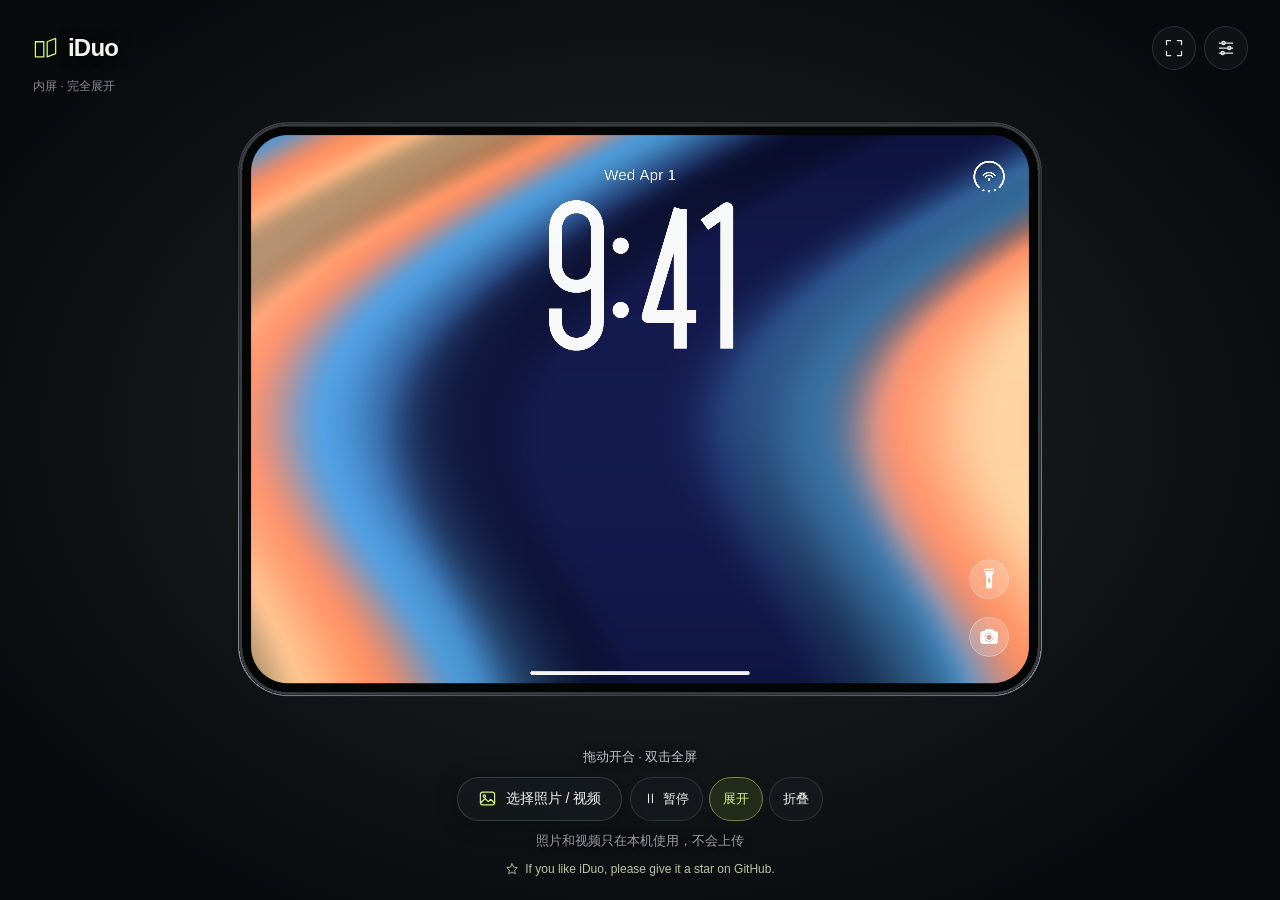
==== commit 1cc331f2: "Improve inline video playback and add quick fold controls" ====
--- a/duo-fold.html
+++ b/duo-fold.html
@@ -12,6 +12,8 @@
 *{box-sizing:border-box}html,body{margin:0;width:100%;height:100%;overflow:hidden;background:var(--bg);color:var(--text)}button,input,select{font:inherit}button{color:inherit;cursor:pointer}button:disabled{opacity:.35;cursor:default}button,input,select,a{-webkit-tap-highlight-color:transparent;outline-offset:4px}:focus-visible{outline:2px solid var(--accent)}svg{width:22px;height:22px;fill:none;stroke:currentColor;stroke-width:1.5;stroke-linecap:round;stroke-linejoin:round}a{color:inherit}
 .viewer{--stage-inline:0px;--stage-top:0px;--stage-bottom:0px;position:fixed;inset:0;width:100%;height:100%;height:100dvh;overflow:hidden;background:radial-gradient(ellipse at 50% 48%,#23262c 0,#14161a 45%,var(--bg) 82%);isolation:isolate}
 #screen{position:absolute;top:var(--stage-top);left:var(--stage-inline);width:calc(100% - var(--stage-inline)*2);height:calc(100% - var(--stage-top) - var(--stage-bottom));cursor:ew-resize;touch-action:pinch-zoom}
+.source-video{position:absolute;left:50%;top:50%;width:1px;height:1px;opacity:.01;pointer-events:none;z-index:-1}
+.action-dock,.quick-controls{display:flex;align-items:center;justify-content:center;gap:8px}.quick-controls{gap:6px}.quick-button{pointer-events:auto;display:inline-flex;align-items:center;justify-content:center;gap:6px;min-height:44px;min-width:54px;padding:0 13px;border:1px solid var(--line);border-radius:24px;background:#16191ddb;backdrop-filter:blur(20px);font-size:13px;white-space:nowrap}.quick-button.active{color:var(--accent);border-color:#748443;background:#26301ce8}.choose-video .album-short{display:none}
 .topbar{position:absolute;z-index:2;top:max(16px,env(safe-area-inset-top));left:max(22px,env(safe-area-inset-left));right:max(22px,env(safe-area-inset-right));display:flex;justify-content:space-between;align-items:center;pointer-events:none}
 .wordmark{display:flex;align-items:center;gap:9px;font-size:24px;font-weight:550;letter-spacing:-.8px;text-shadow:0 1px 14px #000}.wordmark svg{color:var(--accent);width:27px;height:27px}.wordmark small{font-size:14px;font-weight:400;letter-spacing:-.3px;color:var(--muted)}
 .top-actions{display:flex;gap:8px;pointer-events:auto}.icon-button{width:44px;height:44px;display:inline-flex;align-items:center;justify-content:center;flex-shrink:0;border:1px solid var(--line);border-radius:50%;background:#131519b8;backdrop-filter:blur(18px);font-size:26px;color:#e5e7eb}.icon-button svg{width:20px;height:20px}
@@ -36,6 +38,8 @@
 .repo-link{display:flex;align-items:center;justify-content:center;gap:6px;font-size:12px;line-height:1.5;color:#b9c3a3;text-decoration:none;pointer-events:auto}.repo-link:hover{color:var(--accent)}.repo-link svg{width:14px;height:14px;flex-shrink:0}.repo-compact{display:none}.panel-repo{justify-content:flex-start;margin-top:18px}.immersive .stage-bottom>.repo-link{visibility:hidden}
 @media(max-height:520px) and (orientation:landscape){.stage-bottom .repo-message{display:none}.stage-bottom .repo-compact{display:inline}.stage-bottom .repo-link{gap:4px}.stage-bottom .repo-link svg{display:none}}
 @media(max-width:380px){.repo-message{max-width:280px;text-align:center}}
+@media(max-width:600px){.choose-video{padding:0 13px}.choose-video .album-full{display:none}.choose-video .album-short{display:inline}.quick-button{padding:0 11px;min-width:50px}}
+@media(max-height:520px) and (orientation:landscape){.action-dock{flex-direction:column}.quick-controls{position:fixed;right:max(14px,env(safe-area-inset-right));bottom:max(15px,env(safe-area-inset-bottom));flex-direction:column;gap:8px}.quick-button{width:72px}.choose-video .album-short{display:none}}
 @media(prefers-reduced-motion:reduce){*,*:before,*:after{transition:none!important}}
 /* Mouse/trackpad desktops get a framed stage. Touch devices retain the
    edge-to-edge mobile layout, even when a phone is rotated into landscape. */
@@ -45,6 +49,7 @@
   .stage-bottom{bottom:22px;left:12px;right:12px;width:auto;gap:10px}.gesture-hint,.privacy{font-size:13px;line-height:1.5}
   .choose-video{width:auto;height:auto;min-height:44px;padding:0 20px;font-size:14px}.choose-video span{position:static;width:auto;height:auto;clip-path:none;white-space:normal;overflow:visible}
   .stage-bottom .repo-message{display:inline}.stage-bottom .repo-compact{display:none}.stage-bottom .repo-link svg{display:block}
+  .action-dock,.quick-controls{flex-direction:row}.quick-controls{position:static}.quick-button{width:auto}
   .immersive .viewer{--stage-inline:0px;--stage-top:0px;--stage-bottom:0px}
 }
 </style>
@@ -391,15 +396,25 @@
   const gl = canvas.getContext('webgl', { alpha: true, antialias: false, premultipliedAlpha: false, powerPreference: 'low-power' });
   const video = document.createElement('video');
   video.muted = true;
+  video.defaultMuted = true;
   video.loop = true;
   video.playsInline = true;
   video.preload = 'auto';
   video.setAttribute('playsinline', '');
   video.setAttribute('webkit-playsinline', '');
+  video.setAttribute('x5-playsinline', '');
+  video.setAttribute('muted', '');
+  video.setAttribute('aria-hidden', 'true');
+  video.tabIndex = -1;
+  video.className = 'source-video';
+  // Keep the inline decoder in the document for mobile WebViews. The canvas
+  // remains the visible screen; this element never handles pointer input.
+  $('viewer').appendChild(video);
   const reducedMotion = window.matchMedia('(prefers-reduced-motion: reduce)').matches;
   const state = { angle: 180, effect: true, playing: !reducedMotion, fit: 'cover', source: 'demo', animation: null, demoTime: 0, lastTime: 0, objectURL: null, mediaGeneration: 0, frame: 0, dirty: true, textureDirty: true, videoFramePending: false, width: 0, height: 0 };
   let renderer, pointer = null, destroyed = false, photo = null, lastTap = null;
   let fallbackFullscreen = false, fullscreenBusy = false;
+  let videoWantsPlay = false, playRequest = 0, playPending = false, playbackBlocked = false;
   const settings = $('settings');
   const clamp = (x, min, max) => Math.max(min, Math.min(max, x));
   function status(text = '', isError = false) {
@@ -449,7 +464,7 @@
     if(state.playing && state.source==='demo') state.demoTime+=dt;
     if(state.animation) {
       const a=state.animation;
-      a.elapsed+=dt*Number($('speed').value);
+      a.elapsed+=dt*Number($('speed').value)*0.65;
       if(a.kind==='preset') {
         const p=clamp(a.elapsed/0.75,0,1), e=p*p*(3-2*p);
         setAngle(a.from+(a.to-a.from)*e,false);
@@ -478,7 +493,10 @@
     $('angleValue').innerHTML=`${Math.round(state.angle)}<span>°</span>`;
     $('angle').setAttribute('aria-valuetext',`${Math.round(state.angle)} 度`);
     $('viewLabel').textContent=state.angle>179?'内屏 · 完全展开':state.angle<1?'外屏 · 完全闭合':state.angle>90?'内屏 · 折叠中':'外屏 · 折叠中';
-    document.querySelectorAll('[data-angle]').forEach(b=>b.classList.toggle('active',Math.abs(Number(b.dataset.angle)-state.angle)<0.5));
+    document.querySelectorAll('[data-angle]').forEach(b=>{
+      const active=Math.abs(Number(b.dataset.angle)-state.angle)<0.5;
+      b.classList.toggle('active',active);b.setAttribute('aria-pressed',String(active));
+    });
     invalidate();
   }
   function stopAnimation(){state.animation=null; $('animateText').textContent='播放开合动画'; $('animateFold').setAttribute('aria-pressed','false');}
@@ -494,16 +512,43 @@
     $('animateText').textContent='停止动画'; $('animateFold').setAttribute('aria-pressed','true'); requestFrame();
   }
   function updatePlayback(){
-    $('playVideo').innerHTML=state.playing?'Ⅱ <span>暂停</span>':'▷ <span>播放</span>';
-    $('playVideo').setAttribute('aria-label',state.playing?'暂停画面':'播放画面');
-    $('playVideo').disabled=state.source==='image'||state.source==='loading';
-    if(state.source==='image'){$('playVideo').textContent='静态照片';$('playVideo').setAttribute('aria-label','静态照片');}
+    for(const id of ['playVideo','quickPlayback']){
+      const button=$(id),label=state.source==='image'?'静态照片':state.playing?'暂停画面':'播放画面';
+      button.innerHTML=state.playing?'<span aria-hidden="true">Ⅱ</span><span>暂停</span>':'<span aria-hidden="true">▷</span><span>播放</span>';
+      button.setAttribute('aria-label',label);button.title=label;
+      button.disabled=state.source==='image'||state.source==='loading';
+      if(state.source==='image')button.textContent='照片';
+    }
     $('muteVideo').disabled=state.source!=='video';
     $('muteVideo').innerHTML=video.muted?'♪ <span>已静音</span>':'♪ <span>有声音</span>';
     $('muteVideo').setAttribute('aria-label',video.muted?'开启视频声音':'关闭视频声音');
   }
+  async function requestVideoPlayback(){
+    if(state.source!=='video'||!videoWantsPlay)return;
+    const generation=state.mediaGeneration,request=++playRequest;
+    const current=()=>generation===state.mediaGeneration&&request===playRequest&&videoWantsPlay;
+    playPending=true;
+    try{
+      // Call play() before any await, directly from file selection or a button
+      // click, so WebViews can use that user activation while it is available.
+      await video.play();
+      if(!current())return;
+      state.playing=!video.paused;playbackBlocked=false;status();
+    }catch{
+      if(!current())return;
+      state.playing=false;playbackBlocked=true;
+      status('视频未能自动开始，请点主界面的「播放」按钮。');
+    }finally{
+      if(current()){playPending=false;updatePlayback();invalidate();}
+    }
+  }
+  function clearVideo(){
+    videoWantsPlay=false;playRequest++;playPending=false;playbackBlocked=false;
+    video.autoplay=false;video.onloadeddata=null;video.oncanplay=null;video.onerror=null;
+    video.pause();video.removeAttribute('src');video.load();
+  }
   function resetMedia(){
-    state.mediaGeneration++;video.onloadeddata=null;video.onerror=null;video.pause();video.removeAttribute('src');video.load();photo=null;
+    state.mediaGeneration++;clearVideo();photo=null;
     if(state.objectURL) URL.revokeObjectURL(state.objectURL);
     state.objectURL=null;state.source='demo';state.playing=!reducedMotion;video.muted=true;
     $('mediaName').textContent='流光 · 内置演示';$('mediaInfo').textContent='动态色彩 / 循环播放';
@@ -514,7 +559,7 @@
     const isImage=file.type.startsWith('image/')||/\.(jpe?g|png|webp|avif|gif|heic|heif|bmp)$/i.test(file.name);
     if(!isImage&&!file.type.startsWith('video/')&&!/\.(mp4|mov|m4v|webm|ogv)$/i.test(file.name)){status('请选择照片或视频，例如 JPG、PNG、MP4 或 MOV。',true);return;}
     state.mediaGeneration++;const generation=state.mediaGeneration;
-    video.onloadeddata=null;video.onerror=null;video.pause();video.removeAttribute('src');video.load();photo=null;
+    clearVideo();photo=null;
     const oldURL=state.objectURL;
     state.objectURL=URL.createObjectURL(file);state.source='loading';state.playing=false;video.muted=true;
     $('mediaName').textContent=file.name; $('mediaName').title=file.name;
@@ -538,25 +583,28 @@
       };
       image.src=state.objectURL;updatePlayback();invalidate();return;
     }
-    video.onloadeddata=async()=>{
+    // Mark a selected video before decoding so the visible play button is usable
+    // even when a WebView waits for another tap before loading the first frame.
+    state.source='video';videoWantsPlay=true;video.autoplay=true;
+    let retriedWhenReady=false;
+    video.onloadeddata=video.oncanplay=()=>{
       if(generation!==state.mediaGeneration) return;
-      state.source='video';state.textureDirty=true;
+      state.textureDirty=true;
       const seconds=Number.isFinite(video.duration)?Math.round(video.duration):0;
       $('mediaInfo').textContent=`${video.videoWidth} × ${video.videoHeight} / ${Math.floor(seconds/60)}:${String(seconds%60).padStart(2,'0')}`;
-      status();
-      try {await video.play();if(generation!==state.mediaGeneration)return;state.playing=true;}
-      catch {if(generation!==state.mediaGeneration)return;state.playing=false;status('视频已就绪，点击播放开始。');}
+      if(!playbackBlocked)status();
+      if(videoWantsPlay&&video.paused&&!playPending&&!retriedWhenReady){
+        retriedWhenReady=true;requestVideoPlayback();
+      }
       updatePlayback();invalidate();
     };
     video.onerror=()=>{
       if(generation!==state.mediaGeneration) return;
-      state.source='demo';state.playing=!reducedMotion;
-      $('mediaName').textContent='流光 · 内置演示';$('mediaInfo').textContent='所选视频无法解码';
+      resetMedia();$('mediaInfo').textContent='所选视频无法解码';
       status('浏览器无法播放此视频。请尝试 H.264 编码的 MP4，或在 Safari 中打开 HEVC 视频。',true);
-      if(state.objectURL){URL.revokeObjectURL(state.objectURL);state.objectURL=null;}
-      updatePlayback();invalidate();
     };
     video.src=state.objectURL; video.load();
+    requestVideoPlayback();
     updatePlayback();invalidate();
   }
   function watchVideoFrames(){
@@ -568,14 +616,31 @@
   $('chooseVideo').addEventListener('click',()=>$('fileInput').click());
   $('fileInput').addEventListener('change',e=>{loadMedia(e.target.files?.[0]);e.target.value='';});
   $('resetMedia').addEventListener('click',resetMedia);
-  $('playVideo').addEventListener('click',async()=>{
+  function togglePlayback(){
     if(state.source==='loading'||state.source==='image')return;
     if(state.source==='video'){
-      if(video.paused){try{await video.play();state.playing=true;status();}catch{status('视频未能播放，请重新选择其他视频。',true);}}
-      else{video.pause();state.playing=false;}
+      if(!state.playing){videoWantsPlay=true;video.autoplay=true;requestVideoPlayback();}
+      else{
+        videoWantsPlay=false;video.autoplay=false;playRequest++;playPending=false;
+        video.pause();state.playing=false;status();
+      }
     }else state.playing=!state.playing;
     state.lastTime=0;updatePlayback();invalidate();
+  }
+  $('playVideo').addEventListener('click',togglePlayback);
+  $('quickPlayback').addEventListener('click',togglePlayback);
+  for(const event of ['playing','pause','ended'])video.addEventListener(event,()=>{
+    if(state.source!=='video')return;
+    if(!videoWantsPlay&&!video.paused){video.pause();return;}
+    state.playing=!video.paused&&video.readyState>=2;
+    if(state.playing){playbackBlocked=false;status();}
+    updatePlayback();invalidate();
   });
+  // A bounded retry when WeChat finishes initializing its browser bridge.
+  // An explicit pause always wins over readiness and lifecycle events.
+  document.addEventListener('WeixinJSBridgeReady',()=>{
+    if(videoWantsPlay&&video.paused&&!playPending)requestVideoPlayback();
+  },{once:true});
   $('muteVideo').addEventListener('click',()=>{video.muted=!video.muted;updatePlayback();});
   $('fitMode').addEventListener('change',e=>{state.fit=e.target.value;invalidate();});
   $('angle').addEventListener('input',e=>setAngle(Number(e.target.value)));
@@ -659,8 +724,8 @@
   new ResizeObserver(invalidate).observe($('viewer'));
   canvas.addEventListener('webglcontextlost',e=>{e.preventDefault();destroyed=true;if(state.frame)cancelAnimationFrame(state.frame);state.frame=0;status('图形画面暂时中断，正在等待恢复。',true);});
   canvas.addEventListener('webglcontextrestored',()=>{try{destroyed=false;initializeRenderer();watchVideoFrames();status();invalidate();}catch{status('图形画面无法恢复，请刷新页面。',true);}});
-  window.addEventListener('pagehide',()=>{video.pause();if(state.frame)cancelAnimationFrame(state.frame);state.frame=0;});
-  window.addEventListener('pageshow',()=>{state.lastTime=0;if(state.source==='video'&&state.playing)video.play().catch(()=>{state.playing=false;updatePlayback();});invalidate();});
+  window.addEventListener('pagehide',()=>{playRequest++;playPending=false;video.pause();if(state.frame)cancelAnimationFrame(state.frame);state.frame=0;});
+  window.addEventListener('pageshow',()=>{state.lastTime=0;if(videoWantsPlay&&video.paused)requestVideoPlayback();invalidate();});
   if(gl){try{initializeRenderer();watchVideoFrames();invalidate();}catch(error){console.error('Renderer initialization failed:',error);destroyed=true;$('canvasError').hidden=false;}}
   else{$('canvasError').hidden=false;}
   updatePlayback();
@@ -697,7 +762,14 @@
 <p class="rotate-hint">↻ 横屏观看，视野更大</p>
 <div class="stage-bottom">
 <p id="gestureHint" class="gesture-hint">拖动开合 · 双击全屏</p>
-<button class="choose-video" id="chooseVideo" title="选择照片或视频，仅在本机使用"><svg viewBox="0 0 24 24" aria-hidden="true"><rect x="3" y="4" width="18" height="16" rx="3"/><circle cx="8" cy="9" r="1.5"/><path d="m4 17 5-5 4 4 3-3 5 5"/></svg><span>选择照片 / 视频</span></button>
+<div class="action-dock" role="group" aria-label="手机快捷操作">
+<button class="choose-video" id="chooseVideo" aria-label="选择照片 / 视频" title="选择照片或视频，仅在本机使用"><svg viewBox="0 0 24 24" aria-hidden="true"><rect x="3" y="4" width="18" height="16" rx="3"/><circle cx="8" cy="9" r="1.5"/><path d="m4 17 5-5 4 4 3-3 5 5"/></svg><span class="album-full">选择照片 / 视频</span><span class="album-short" aria-hidden="true">相册</span></button>
+<div class="quick-controls">
+<button class="quick-button" id="quickPlayback" aria-label="暂停画面"><span aria-hidden="true">Ⅱ</span><span>暂停</span></button>
+<button class="quick-button active" data-angle="180" aria-pressed="true">展开</button>
+<button class="quick-button" data-angle="0" aria-pressed="false">折叠</button>
+</div>
+</div>
 <p class="privacy">照片和视频只在本机使用，不会上传</p>
 <a class="repo-link" href="https://github.com/esolk/iphone-duo-fold-experience" target="_blank" rel="noopener noreferrer"><svg viewBox="0 0 24 24" aria-hidden="true"><path d="m12 3 2.8 5.7 6.2.9-4.5 4.4 1.1 6.2-5.6-3-5.6 3 1.1-6.2L3 9.6l6.2-.9z"/></svg><span class="repo-message">If you like iDuo, please give it a star on GitHub.</span><span class="repo-compact">Star on GitHub ↗</span></a>
 </div>
